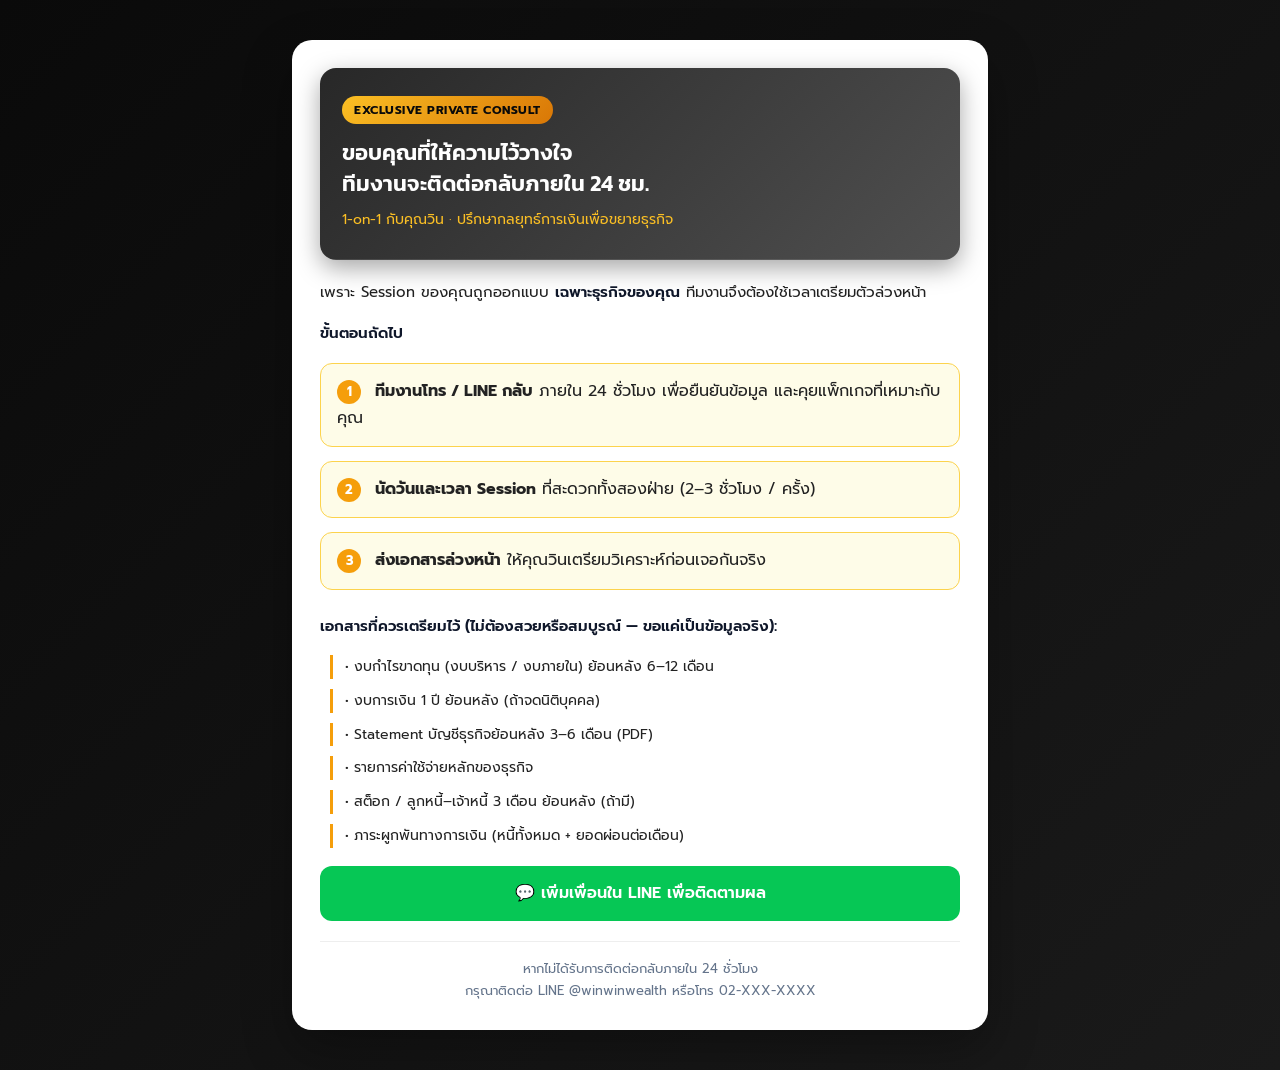
==== success.html @ 2f99f75b "first commit" ====
<!doctype html>
<html lang="th">
  <head>
    <meta charset="UTF-8" />
    <meta name="viewport" content="width=device-width, initial-scale=1.0" />
    <title>ลงทะเบียนสำเร็จ · Exclusive Private Consult</title>
    <link rel="stylesheet" href="style.css" />
    <link rel="preconnect" href="https://fonts.googleapis.com" />
    <link rel="preconnect" href="https://fonts.gstatic.com" crossorigin />
    <link
      href="https://fonts.googleapis.com/css2?family=Kanit:wght@300;400;600;700&family=Prompt:wght@300;400;600&display=swap"
      rel="stylesheet"
    />

    <style>
      body {
        margin: 0;
        background: linear-gradient(135deg, #0a0a0a, #1a1a1a);
        font-family: "Prompt", sans-serif;
        min-height: 100vh;
        padding: 20px 0;
      }

      .success-card {
        background: white;
        max-width: 640px;
        margin: 20px auto;
        border-radius: 20px;
        padding: 28px;
        box-shadow: 0 20px 50px rgba(0, 0, 0, 0.3);
        line-height: 1.7;
        color: #222;
        animation: fadeIn 0.4s ease;
      }

      @keyframes fadeIn {
        from { opacity: 0; transform: translateY(10px); }
        to { opacity: 1; transform: translateY(0); }
      }

      .thank-you {
        position: relative;
        color: white;
        padding: 28px 22px;
        border-radius: 16px;
        margin-bottom: 20px;
        box-shadow: 0 8px 24px rgba(0, 0, 0, 0.35);
        background:
          linear-gradient(135deg, rgba(10, 10, 10, 0.88), rgba(30, 30, 30, 0.78)),
          url("/images/EPCmainKV.webp");
        background-size: cover;
        background-repeat: no-repeat;
        background-position: center;
      }

      .thank-you .badge {
        display: inline-block;
        background: linear-gradient(135deg, #fbbf24, #d97706);
        color: #0a0a0a;
        padding: 4px 12px;
        border-radius: 20px;
        font-size: 12px;
        font-weight: 700;
        letter-spacing: 0.5px;
        margin-bottom: 10px;
      }

      .thank-you h2 {
        margin: 4px 0 0;
        font-family: 'Kanit', sans-serif;
        font-size: 22px;
        font-weight: 600;
        line-height: 1.4;
      }

      .thank-you p.tag {
        margin: 8px 0 0;
        color: #fbbf24;
        font-size: 14px;
      }

      .section {
        margin-bottom: 16px;
        font-size: 15px;
      }

      .section strong {
        font-weight: 600;
        color: #0f172a;
      }

      .step-box {
        background: #fefce8;
        border: 1px solid #fcd34d;
        border-radius: 12px;
        padding: 14px 16px;
        margin: 14px 0;
      }

      .step-box .step-num {
        display: inline-flex;
        width: 24px;
        height: 24px;
        background: #f59e0b;
        color: white;
        border-radius: 50%;
        align-items: center;
        justify-content: center;
        font-weight: 700;
        font-size: 13px;
        margin-right: 8px;
      }

      .bullet {
        margin-left: 10px;
        padding-left: 12px;
        border-left: 3px solid #f59e0b;
        margin-bottom: 10px;
        font-size: 14px;
      }

      .cta-line {
        display: block;
        background: #06c755;
        color: white;
        text-decoration: none;
        padding: 14px;
        border-radius: 12px;
        text-align: center;
        font-weight: 600;
        margin-top: 18px;
        transition: transform 0.15s ease;
      }

      .cta-line:hover {
        transform: translateY(-1px);
      }

      .footer {
        margin-top: 20px;
        padding-top: 16px;
        border-top: 1px solid #eee;
        font-size: 13px;
        text-align: center;
        color: #64748b;
      }
    </style>
  </head>

  <body>
    <div class="success-card">
      <div class="thank-you">
        <span class="badge">EXCLUSIVE PRIVATE CONSULT</span>
        <h2>ขอบคุณที่ให้ความไว้วางใจ<br/>ทีมงานจะติดต่อกลับภายใน 24 ชม.</h2>
        <p class="tag">1-on-1 กับคุณวิน · ปรึกษากลยุทธ์การเงินเพื่อขยายธุรกิจ</p>
      </div>

      <div class="section">
        เพราะ Session ของคุณถูกออกแบบ
        <strong>เฉพาะธุรกิจของคุณ</strong>
        ทีมงานจึงต้องใช้เวลาเตรียมตัวล่วงหน้า
      </div>

      <div class="section">
        <strong>ขั้นตอนถัดไป</strong>
      </div>

      <div class="step-box">
        <span class="step-num">1</span>
        <strong>ทีมงานโทร / LINE กลับ</strong> ภายใน 24 ชั่วโมง
        เพื่อยืนยันข้อมูล และคุยแพ็กเกจที่เหมาะกับคุณ
      </div>

      <div class="step-box">
        <span class="step-num">2</span>
        <strong>นัดวันและเวลา Session</strong>
        ที่สะดวกทั้งสองฝ่าย (2–3 ชั่วโมง / ครั้ง)
      </div>

      <div class="step-box">
        <span class="step-num">3</span>
        <strong>ส่งเอกสารล่วงหน้า</strong>
        ให้คุณวินเตรียมวิเคราะห์ก่อนเจอกันจริง
      </div>

      <div class="section" style="margin-top: 24px;">
        <strong>เอกสารที่ควรเตรียมไว้ (ไม่ต้องสวยหรือสมบูรณ์ — ขอแค่เป็นข้อมูลจริง):</strong>
      </div>

      <div class="bullet">• งบกำไรขาดทุน (งบบริหาร / งบภายใน) ย้อนหลัง 6–12 เดือน</div>
      <div class="bullet">• งบการเงิน 1 ปี ย้อนหลัง (ถ้าจดนิติบุคคล)</div>
      <div class="bullet">• Statement บัญชีธุรกิจย้อนหลัง 3–6 เดือน (PDF)</div>
      <div class="bullet">• รายการค่าใช้จ่ายหลักของธุรกิจ</div>
      <div class="bullet">• สต็อก / ลูกหนี้–เจ้าหนี้ 3 เดือน ย้อนหลัง (ถ้ามี)</div>
      <div class="bullet">• ภาระผูกพันทางการเงิน (หนี้ทั้งหมด + ยอดผ่อนต่อเดือน)</div>

      <a href="https://lin.ee/winwinwealth" class="cta-line" target="_blank">
        💬 เพิ่มเพื่อนใน LINE เพื่อติดตามผล
      </a>

      <div class="footer">
        หากไม่ได้รับการติดต่อกลับภายใน 24 ชั่วโมง<br/>
        กรุณาติดต่อ LINE @winwinwealth หรือโทร 02-XXX-XXXX
      </div>
    </div>
  </body>
</html>
---- style.css ----
/* ============================================
   🎯 Exclusive Private Consult Form Styles
   Base: FormAtIBsolo → ปรับ theme เป็น Gold/Dark
============================================ */

/* ===== Base ===== */
body {
  margin: 0;
  font-family: 'Prompt', -apple-system, BlinkMacSystemFont, sans-serif;
  background: #f1f5f9;
  color: #0f172a;
}
h1, h2, h3 {
  font-family: 'Kanit', sans-serif;
}

.wrapper {
  max-width: 560px;
  margin: auto;
  padding: 16px;
}

/* ===== Header ===== */
.header {
  position: relative;
  color: white;
  padding: 26px 22px;
  border-radius: 16px;
  margin-bottom: 22px;
  box-shadow: 0 8px 24px rgba(15, 23, 42, 0.35);
  background:
    linear-gradient(135deg, rgba(10, 10, 10, 0.85), rgba(30, 30, 30, 0.75)),
    url("/images/EPCmainKV.webp");
  background-size: cover;
  background-repeat: no-repeat;
  background-position: center;
}

.header h1 {
  margin: 0;
  font-size: 22px;
  font-weight: 600;
  letter-spacing: 0.3px;
}

.header p {
  margin: 6px 0 0;
  font-size: 14px;
  color: #fbbf24; /* gold accent */
  letter-spacing: 0.2px;
}

/* ===== Section Title ===== */
.section-title {
  display: flex;
  align-items: center;
  gap: 10px;
  margin: 24px 4px 10px;
  font-family: 'Kanit', sans-serif;
  font-size: 16px;
  font-weight: 600;
  color: #0f172a;
}

.section-title:first-of-type {
  margin-top: 0;
}

.section-num {
  display: inline-flex;
  align-items: center;
  justify-content: center;
  width: 26px;
  height: 26px;
  background: linear-gradient(135deg, #fbbf24, #f59e0b);
  color: #0f172a;
  border-radius: 50%;
  font-size: 13px;
  font-weight: 700;
  box-shadow: 0 2px 6px rgba(251, 191, 36, 0.35);
}

/* ===== Card ===== */
.card {
  background: white;
  padding: 16px;
  margin-bottom: 12px;
  border-radius: 14px;
  border: 1px solid #e2e8f0;
  box-shadow: 0 3px 10px rgba(0, 0, 0, 0.04);
  transition: all 0.2s ease;
  display: grid;
  gap: 0.5rem;
}

.card:hover {
  box-shadow: 0 6px 18px rgba(0, 0, 0, 0.06);
}

.card > label:first-child {
  font-size: 14px;
  font-weight: 600;
  margin-bottom: 10px;
  display: block;
  color: #0f172a;
}

/* ===== Inputs ===== */
input[type="text"],
input[type="tel"],
input[type="email"],
select,
textarea {
  width: 100%;
  padding: 11px 12px;
  border-radius: 10px;
  border: 1px solid #cbd5f5;
  font-size: 14px;
  background: #f8fafc;
  box-sizing: border-box;
  transition: all 0.2s ease;
  font-family: 'Prompt', sans-serif;
}

input:focus,
select:focus,
textarea:focus {
  outline: none;
  border-color: #f59e0b;
  background: white;
  box-shadow: 0 0 0 3px rgba(251, 191, 36, 0.18);
}

textarea {
  min-height: 90px;
  resize: vertical;
}

/* ===== Radio / Checkbox ===== */
.option-group {
  margin-top: 6px;
}

.option-group label {
  display: flex;
  align-items: center;
  gap: 10px;
  padding: 9px 6px;
  border-radius: 8px;
  font-size: 14px;
  cursor: pointer;
  transition: background 0.15s ease;
  color: #1e293b;
}

.option-group label:hover {
  background: #fef9e7;
}

.option-group input[type="radio"],
.option-group input[type="checkbox"] {
  transform: scale(1.05);
  accent-color: #f59e0b;
}

/* ===== Consent Card ===== */
.consent-card {
  background: #fefce8;
  border: 1px solid #fcd34d;
}

.consent-label {
  display: flex !important;
  align-items: flex-start !important;
  gap: 10px;
  font-size: 13px !important;
  font-weight: 400 !important;
  margin-bottom: 0 !important;
  line-height: 1.6;
  color: #334155 !important;
  cursor: pointer;
}

.consent-label input[type="checkbox"] {
  margin-top: 3px;
  flex-shrink: 0;
  accent-color: #f59e0b;
}

.consent-label a {
  color: #b45309;
  text-decoration: underline;
}

/* ===== Button ===== */
button {
  width: 100%;
  padding: 14px;
  border-radius: 12px;
  border: none;
  background: linear-gradient(135deg, #f59e0b, #d97706);
  color: white;
  font-size: 15px;
  font-weight: 600;
  font-family: 'Prompt', sans-serif;
  cursor: pointer;
  margin-top: 14px;
  letter-spacing: 0.3px;
  transition: all 0.2s ease;
  box-shadow: 0 4px 12px rgba(245, 158, 11, 0.25);
}

button:hover {
  background: linear-gradient(135deg, #d97706, #b45309);
  box-shadow: 0 6px 18px rgba(245, 158, 11, 0.35);
}

button:active {
  transform: scale(0.98);
}

button:disabled {
  background: #94a3b8;
  cursor: not-allowed;
  box-shadow: none;
}

.secondary {
  background: #e2e8f0;
  color: #0f172a;
  margin-top: 8px;
  box-shadow: none;
}

.secondary:hover {
  background: #cbd5f5;
  box-shadow: none;
}

/* ===== Utility ===== */
.hidden {
  display: none;
}

/* ===== Loading Spinner ===== */
.spinner {
  width: 18px;
  height: 18px;
  border: 2px solid rgba(255, 255, 255, 0.4);
  border-top: 2px solid white;
  border-radius: 50%;
  animation: spin 0.6s linear infinite;
}

@keyframes spin {
  to { transform: rotate(360deg); }
}

button.loading {
  display: flex;
  align-items: center;
  justify-content: center;
  gap: 10px;
  pointer-events: none;
}

/* ===== Confirm Section ===== */
#confirmData {
  margin-top: 10px;
  font-size: 14px;
  line-height: 1.7;
  color: #334155;
}

.confirm-row {
  padding: 8px 0;
  border-bottom: 1px solid #f1f5f9;
}

.confirm-row:last-child {
  border-bottom: none;
}

.confirm-row strong {
  color: #0f172a;
  display: inline-block;
  min-width: 140px;
}

/* ===== Animation ===== */
@keyframes fadeIn {
  from { opacity: 0; transform: translateY(5px); }
  to { opacity: 1; transform: translateY(0); }
}

#confirmSection {
  animation: fadeIn 0.3s ease;
}
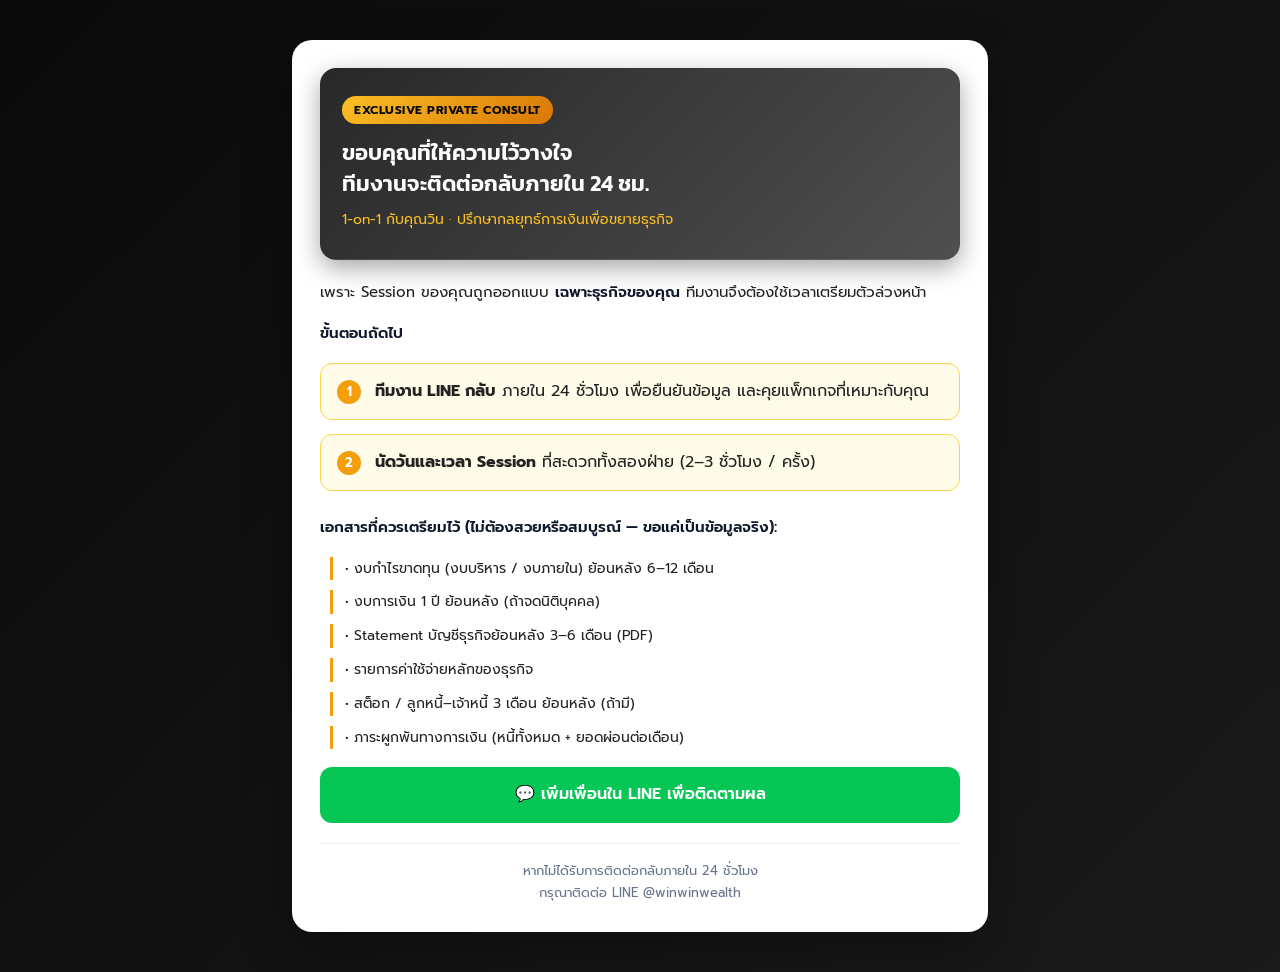
==== commit 9aad2f5e: "Remove step 3 + phone number from success page Co-Authored-By: Claude Opus 4.6 (1M context) <noreply" ====
--- a/success.html
+++ b/success.html
@@ -167,7 +167,7 @@
 
       <div class="step-box">
         <span class="step-num">1</span>
-        <strong>ทีมงานโทร / LINE กลับ</strong> ภายใน 24 ชั่วโมง
+        <strong>ทีมงาน LINE กลับ</strong> ภายใน 24 ชั่วโมง
         เพื่อยืนยันข้อมูล และคุยแพ็กเกจที่เหมาะกับคุณ
       </div>
 
@@ -175,12 +175,6 @@
         <span class="step-num">2</span>
         <strong>นัดวันและเวลา Session</strong>
         ที่สะดวกทั้งสองฝ่าย (2–3 ชั่วโมง / ครั้ง)
-      </div>
-
-      <div class="step-box">
-        <span class="step-num">3</span>
-        <strong>ส่งเอกสารล่วงหน้า</strong>
-        ให้คุณวินเตรียมวิเคราะห์ก่อนเจอกันจริง
       </div>
 
       <div class="section" style="margin-top: 24px;">
@@ -200,7 +194,7 @@
 
       <div class="footer">
         หากไม่ได้รับการติดต่อกลับภายใน 24 ชั่วโมง<br/>
-        กรุณาติดต่อ LINE @winwinwealth หรือโทร 02-XXX-XXXX
+        กรุณาติดต่อ LINE @winwinwealth
       </div>
     </div>
   </body>
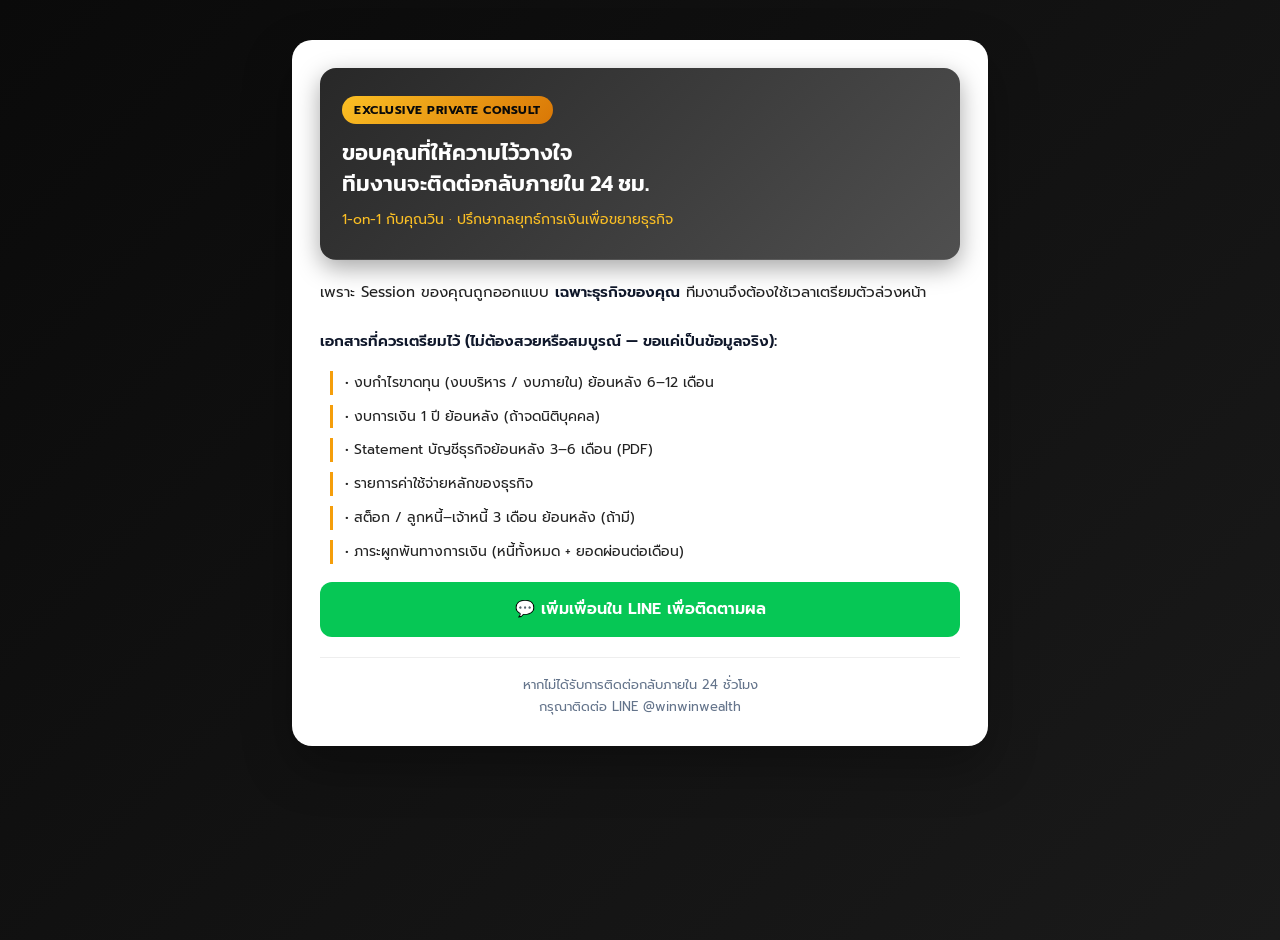
==== commit 5b7fc4e9: "Remove all next steps from success page Co-Authored-By: Claude Opus 4.6 (1M context) <noreply@anthro" ====
--- a/success.html
+++ b/success.html
@@ -161,21 +161,6 @@
         ทีมงานจึงต้องใช้เวลาเตรียมตัวล่วงหน้า
       </div>
 
-      <div class="section">
-        <strong>ขั้นตอนถัดไป</strong>
-      </div>
-
-      <div class="step-box">
-        <span class="step-num">1</span>
-        <strong>ทีมงาน LINE กลับ</strong> ภายใน 24 ชั่วโมง
-        เพื่อยืนยันข้อมูล และคุยแพ็กเกจที่เหมาะกับคุณ
-      </div>
-
-      <div class="step-box">
-        <span class="step-num">2</span>
-        <strong>นัดวันและเวลา Session</strong>
-        ที่สะดวกทั้งสองฝ่าย (2–3 ชั่วโมง / ครั้ง)
-      </div>
 
       <div class="section" style="margin-top: 24px;">
         <strong>เอกสารที่ควรเตรียมไว้ (ไม่ต้องสวยหรือสมบูรณ์ — ขอแค่เป็นข้อมูลจริง):</strong>
